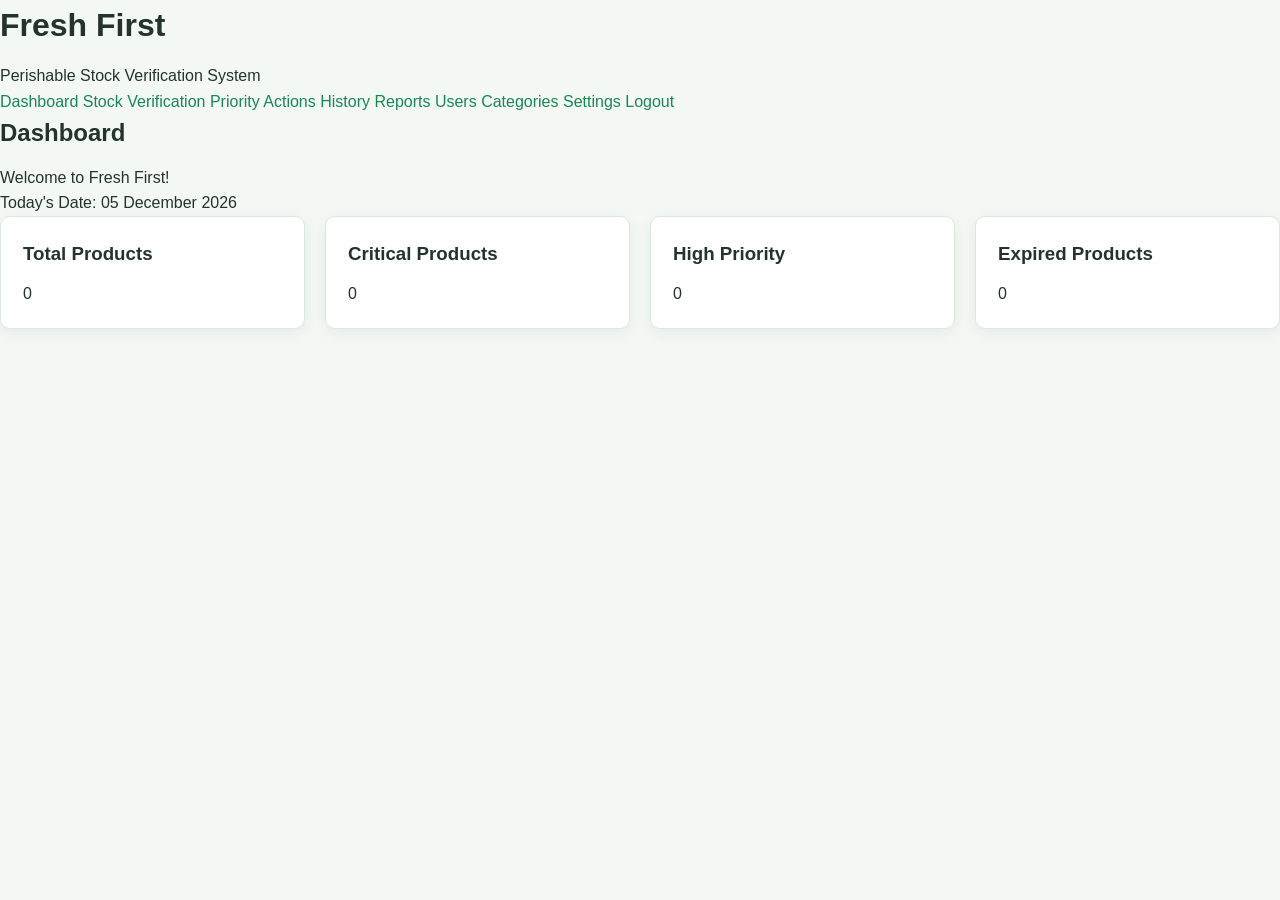
==== frontend/dashboard.html @ 0b6768d8 "Add Fresh First frontend HTML pages" ====
<!DOCTYPE html>
<html lang="en">
<head>
    <meta charset="UTF-8">
    <meta name="viewport" content="width=device-width, initial-scale=1.0">
    <title>Fresh First - Dashboard</title>

    <link rel="stylesheet" href="css/style.css">
    <link rel="stylesheet" href="css/dashboard.css">
</head>
<body>

    <header>
        <h1>Fresh First</h1>
        <p>Perishable Stock Verification System</p>
    </header>

    <nav>
        <a href="dashboard.html">Dashboard</a>
        <a href="stock.html">Stock</a>
        <a href="verification.html">Verification</a>
        <a href="priority.html">Priority</a>
        <a href="actions.html">Actions</a>
        <a href="history.html">History</a>
        <a href="reports.html">Reports</a>
        <a href="users.html">Users</a>
        <a href="categories.html">Categories</a>
        <a href="settings.html">Settings</a>
        <a href="login.html">Logout</a>
    </nav>

    <main>
        <h2>Dashboard</h2>
        <p>Welcome to Fresh First!</p>

        <p>Today's Date: <span id="currentDate"></span></p>

        <section class="dashboard-cards">

            <div class="card">
                <h3>Total Products</h3>
                <p id="totalProducts">0</p>
            </div>

            <div class="card">
                <h3>Critical Products</h3>
                <p id="criticalProducts">0</p>
            </div>

            <div class="card">
                <h3>High Priority</h3>
                <p id="highProducts">0</p>
            </div>

            <div class="card">
                <h3>Expired Products</h3>
                <p id="expiredProducts">0</p>
            </div>

        </section>
    </main>

    <script src="js/dashboard.js"></script>

</body>
</html>
---- frontend/css/style.css ----
/* =====================================
   FRESH FIRST - COMMON STYLES
   Perishable Stock Verification Register
===================================== */

:root {
    --primary: #198754;
    --primary-dark: #126b42;
    --primary-light: #e8f5ed;
    --secondary: #f4f8f5;
    --white: #ffffff;
    --dark: #24332b;
    --text: #53645a;
    --border: #dce8df;
    --danger: #dc3545;
    --warning: #ffc107;
    --success: #198754;
    --shadow: 0 4px 15px rgba(0, 0, 0, 0.06);
}

* {
    margin: 0;
    padding: 0;
    box-sizing: border-box;
}

body {
    font-family: Arial, Helvetica, sans-serif;
    background: var(--secondary);
    color: var(--dark);
    line-height: 1.6;
    min-height: 100vh;
}

a {
    text-decoration: none;
    color: var(--primary);
}

button,
input,
select,
textarea {
    font-family: inherit;
    font-size: 14px;
}

button {
    cursor: pointer;
    border: none;
}

/* Common container */

.container {
    width: 92%;
    max-width: 1200px;
    margin: auto;
}

/* Headings */

h1, h2, h3, h4 {
    color: var(--dark);
    margin-bottom: 12px;
}

.page-title {
    font-size: 26px;
    font-weight: 700;
    margin-bottom: 20px;
}

/* Buttons */

.btn {
    display: inline-block;
    padding: 10px 18px;
    border-radius: 6px;
    font-weight: 600;
    transition: 0.3s;
}

.btn-primary {
    background: var(--primary);
    color: var(--white);
}

.btn-primary:hover {
    background: var(--primary-dark);
}

.btn-secondary {
    background: #e9ecef;
    color: var(--dark);
}

.btn-danger {
    background: var(--danger);
    color: var(--white);
}

/* Cards */

.card {
    background: var(--white);
    padding: 22px;
    border-radius: 10px;
    box-shadow: var(--shadow);
    border: 1px solid var(--border);
}

/* Forms */

.form-group {
    margin-bottom: 18px;
}

.form-group label {
    display: block;
    margin-bottom: 7px;
    font-weight: 600;
}

.form-control {
    width: 100%;
    padding: 11px 12px;
    border: 1px solid var(--border);
    border-radius: 6px;
    outline: none;
    background: var(--white);
}

.form-control:focus {
    border-color: var(--primary);
    box-shadow: 0 0 0 3px rgba(25, 135, 84, 0.1);
}

/* Tables */

.table-container {
    width: 100%;
    overflow-x: auto;
    background: var(--white);
    border-radius: 10px;
    box-shadow: var(--shadow);
}

table {
    width: 100%;
    border-collapse: collapse;
}

th, td {
    padding: 13px 15px;
    text-align: left;
    border-bottom: 1px solid var(--border);
}

th {
    background: var(--primary-light);
    color: var(--primary-dark);
    font-weight: 700;
}

tr:hover {
    background: #f8fbf9;
}

/* Status labels */

.status {
    display: inline-block;
    padding: 5px 10px;
    border-radius: 20px;
    font-size: 12px;
    font-weight: 700;
}

.status-success {
    background: #d1e7dd;
    color: #0f5132;
}

.status-danger {
    background: #f8d7da;
    color: #842029;
}

.status-warning {
    background: #fff3cd;
    color: #664d03;
}

/* Alerts */

.alert {
    padding: 13px 16px;
    border-radius: 6px;
    margin-bottom: 15px;
}

.alert-success {
    background: #d1e7dd;
    color: #0f5132;
}

.alert-danger {
    background: #f8d7da;
    color: #842029;
}

/* Utility classes */

.text-center {
    text-align: center;
}

.text-right {
    text-align: right;
}

.mt-20 {
    margin-top: 20px;
}

.mb-20 {
    margin-bottom: 20px;
}

.hidden {
    display: none;
}

/* Responsive design */

@media (max-width: 768px) {
    .container {
        width: 95%;
    }

    .page-title {
        font-size: 22px;
    }

    .card {
        padding: 15px;
    }

    th, td {
        padding: 10px;
        font-size: 13px;
    }
}
---- frontend/css/dashboard.css ----
/* FRESH FIRST - DASHBOARD PAGE */

.dashboard-page {
    background: #f4f8f5;
    min-height: 100vh;
}

.dashboard-header {
    background: #198754;
    color: white;
    padding: 20px 30px;
    display: flex;
    justify-content: space-between;
    align-items: center;
}

.dashboard-header h1 {
    font-size: 25px;
}

.dashboard-header p {
    font-size: 14px;
    margin-top: 5px;
}

.dashboard-content {
    padding: 30px;
}

.dashboard-welcome {
    margin-bottom: 25px;
}

.dashboard-welcome h2 {
    color: #24332b;
    margin-bottom: 8px;
}

.dashboard-welcome p {
    color: #6c757d;
}

.dashboard-cards {
    display: grid;
    grid-template-columns: repeat(auto-fit, minmax(200px, 1fr));
    gap: 20px;
    margin-bottom: 30px;
}

.dashboard-card {
    background: white;
    padding: 25px;
    border-radius: 10px;
    box-shadow: 0 3px 12px rgba(0, 0, 0, 0.06);
}

.dashboard-card h3 {
    color: #6c757d;
    font-size: 15px;
    margin-bottom: 12px;
}

.dashboard-card .card-number {
    color: #198754;
    font-size: 30px;
    font-weight: bold;
}

.dashboard-section {
    background: white;
    padding: 25px;
    border-radius: 10px;
    margin-bottom: 25px;
}

.dashboard-section h3 {
    color: #24332b;
    margin-bottom: 18px;
}

.dashboard-menu {
    display: grid;
    grid-template-columns: repeat(auto-fit, minmax(180px, 1fr));
    gap: 15px;
}

.dashboard-menu a {
    display: block;
    padding: 18px;
    background: #e8f5ed;
    color: #198754;
    border-radius: 8px;
    font-weight: 600;
    text-align: center;
}

.dashboard-menu a:hover {
    background: #d2ebdc;
}

@media (max-width: 600px) {
    .dashboard-header {
        flex-direction: column;
        align-items: flex-start;
        gap: 12px;
    }

    .dashboard-content {
        padding: 18px;
    }
}
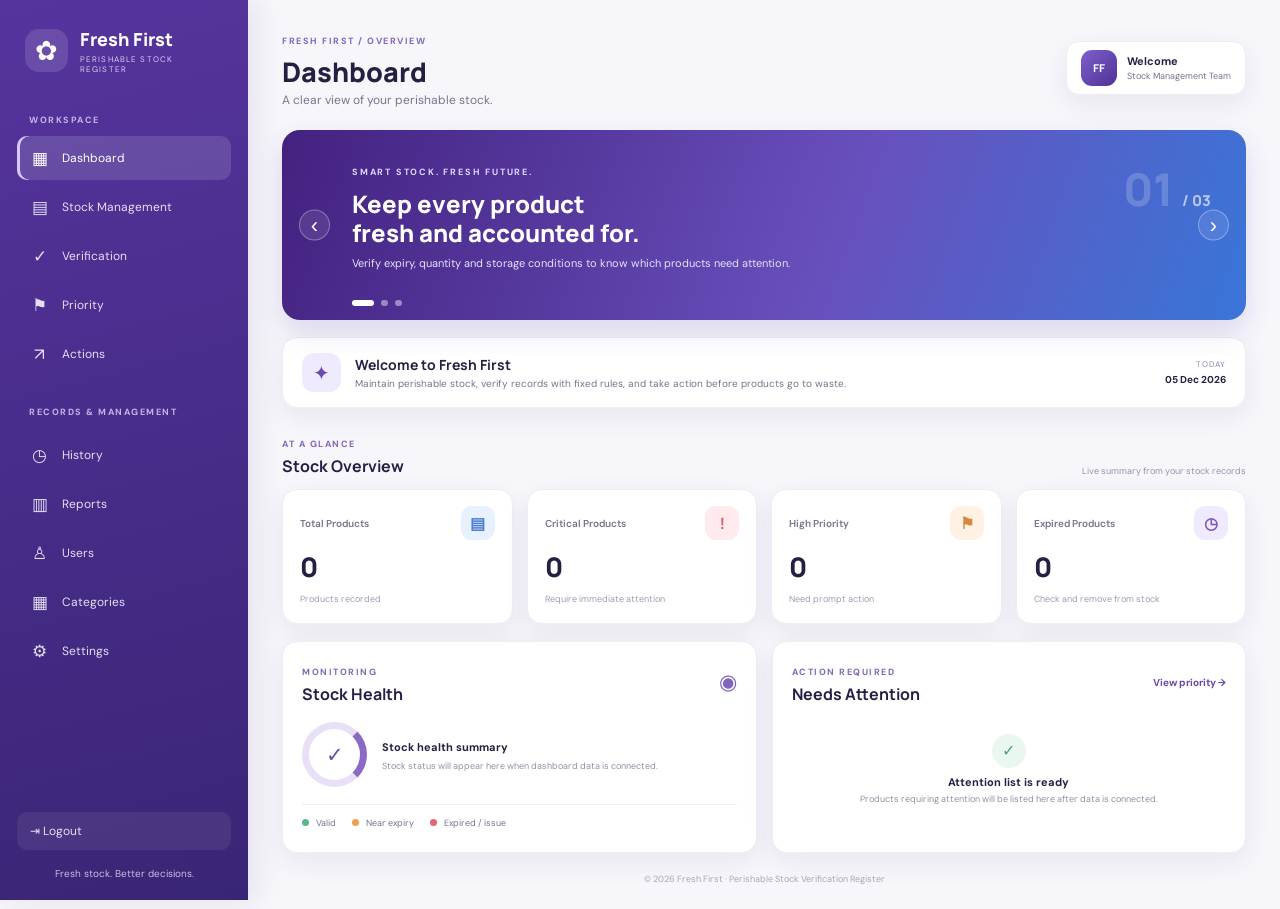
==== commit b453a090: "Improve Fresh First frontend dashboard and login" ====
--- a/frontend/dashboard.html
+++ b/frontend/dashboard.html
@@ -4,64 +4,259 @@
 <head>
     <meta charset="UTF-8">
     <meta name="viewport" content="width=device-width, initial-scale=1.0">
-    <title>Fresh First - Dashboard</title>
-
-    <link rel="stylesheet" href="css/style.css">
+    <title>Fresh First | Dashboard</title>
     <link rel="stylesheet" href="css/dashboard.css">
 </head>
 <body>
 
-    <header>
-        <h1>Fresh First</h1>
-        <p>Perishable Stock Verification System</p>
+<aside class="sidebar">
+
+    <a class="brand" href="dashboard.html">
+        <span class="brand-mark">✿</span>
+        <span>
+            <strong>Fresh First</strong>
+            <small>PERISHABLE STOCK REGISTER</small>
+        </span>
+    </a>
+
+    <div class="nav-label">WORKSPACE</div>
+
+    <nav class="menu">
+        <a class="active" href="dashboard.html"><span>▦</span> Dashboard</a>
+        <a href="stock.html"><span>▤</span> Stock Management</a>
+        <a href="verification.html"><span>✓</span> Verification</a>
+        <a href="priority.html"><span>⚑</span> Priority</a>
+        <a href="actions.html"><span>↗</span> Actions</a>
+
+        <div class="nav-label nav-label-spaced">
+            RECORDS & MANAGEMENT
+        </div>
+
+        <a href="history.html"><span>◷</span> History</a>
+        <a href="reports.html"><span>▥</span> Reports</a>
+        <a href="users.html"><span>♙</span> Users</a>
+        <a href="categories.html"><span>▦</span> Categories</a>
+        <a href="settings.html"><span>⚙</span> Settings</a>
+    </nav>
+
+    <a class="logout" href="login.html">⇥ Logout</a>
+
+    <div class="sidebar-foot">
+        Fresh stock. Better decisions.
+    </div>
+
+</aside>
+
+<main class="main-content">
+
+    <header class="topbar">
+        <div>
+            <span class="eyebrow">FRESH FIRST / OVERVIEW</span>
+            <h1>Dashboard</h1>
+            <p class="subheading">
+                A clear view of your perishable stock.
+            </p>
+        </div>
+
+        <div class="profile">
+            <div class="avatar">FF</div>
+            <div>
+                <strong>Welcome</strong>
+                <small>Stock Management Team</small>
+            </div>
+        </div>
     </header>
 
-    <nav>
-        <a href="dashboard.html">Dashboard</a>
-        <a href="stock.html">Stock</a>
-        <a href="verification.html">Verification</a>
-        <a href="priority.html">Priority</a>
-        <a href="actions.html">Actions</a>
-        <a href="history.html">History</a>
-        <a href="reports.html">Reports</a>
-        <a href="users.html">Users</a>
-        <a href="categories.html">Categories</a>
-        <a href="settings.html">Settings</a>
-        <a href="login.html">Logout</a>
-    </nav>
-
-    <main>
-        <h2>Dashboard</h2>
-        <p>Welcome to Fresh First!</p>
-
-        <p>Today's Date: <span id="currentDate"></span></p>
-
-        <section class="dashboard-cards">
-
-            <div class="card">
-                <h3>Total Products</h3>
-                <p id="totalProducts">0</p>
-            </div>
-
-            <div class="card">
-                <h3>Critical Products</h3>
-                <p id="criticalProducts">0</p>
-            </div>
-
-            <div class="card">
-                <h3>High Priority</h3>
-                <p id="highProducts">0</p>
-            </div>
-
-            <div class="card">
-                <h3>Expired Products</h3>
-                <p id="expiredProducts">0</p>
-            </div>
-
-        </section>
-    </main>
-
-    <script src="js/dashboard.js"></script>
+    <!-- SLIDER -->
+
+    <section class="hero-slider">
+
+        <article class="slide active">
+            <span class="slide-kicker">SMART STOCK. FRESH FUTURE.</span>
+            <h2>Keep every product<br>fresh and accounted for.</h2>
+            <p>
+                Verify expiry, quantity and storage conditions
+                to know which products need attention.
+            </p>
+            <span class="slide-count">01 <i>/ 03</i></span>
+        </article>
+
+        <article class="slide">
+            <span class="slide-kicker">CHECK • PRIORITISE • ACT</span>
+            <h2>Find what needs<br>attention first.</h2>
+            <p>
+                Use clear priority levels and suggested actions
+                to support timely stock decisions.
+            </p>
+            <span class="slide-count">02 <i>/ 03</i></span>
+        </article>
+
+        <article class="slide">
+            <span class="slide-kicker">LESS WASTE, MORE CARE</span>
+            <h2>Make better decisions<br>with verified records.</h2>
+            <p>
+                Keep verification and action history organised
+                for reliable stock reporting.
+            </p>
+            <span class="slide-count">03 <i>/ 03</i></span>
+        </article>
+
+        <button class="slider-arrow prev" type="button">‹</button>
+        <button class="slider-arrow next" type="button">›</button>
+
+        <div class="slider-dots">
+            <button class="dot active" type="button"></button>
+            <button class="dot" type="button"></button>
+            <button class="dot" type="button"></button>
+        </div>
+
+    </section>
+
+    <!-- WELCOME -->
+
+    <section class="welcome-card">
+
+        <div class="welcome-icon">✦</div>
+
+        <div>
+            <h2>Welcome to Fresh First</h2>
+            <p>
+                Maintain perishable stock, verify records with
+                fixed rules, and take action before products go to waste.
+            </p>
+        </div>
+
+        <div class="today">
+            <small>TODAY</small>
+            <strong id="currentDate">--</strong>
+        </div>
+
+    </section>
+
+    <!-- STOCK OVERVIEW -->
+
+    <div class="section-heading">
+        <div>
+            <span class="eyebrow">AT A GLANCE</span>
+            <h2>Stock Overview</h2>
+        </div>
+
+        <span class="muted-note">
+            Live summary from your stock records
+        </span>
+    </div>
+
+    <section class="summary-grid">
+
+        <article class="metric-card">
+            <div class="metric-top">
+                <span>Total Products</span>
+                <span class="metric-icon icon-blue">▤</span>
+            </div>
+            <strong id="totalProducts">0</strong>
+            <small>Products recorded</small>
+        </article>
+
+        <article class="metric-card">
+            <div class="metric-top">
+                <span>Critical Products</span>
+                <span class="metric-icon icon-red">!</span>
+            </div>
+            <strong id="criticalProducts">0</strong>
+            <small>Require immediate attention</small>
+        </article>
+
+        <article class="metric-card">
+            <div class="metric-top">
+                <span>High Priority</span>
+                <span class="metric-icon icon-orange">⚑</span>
+            </div>
+            <strong id="highProducts">0</strong>
+            <small>Need prompt action</small>
+        </article>
+
+        <article class="metric-card">
+            <div class="metric-top">
+                <span>Expired Products</span>
+                <span class="metric-icon icon-purple">◷</span>
+            </div>
+            <strong id="expiredProducts">0</strong>
+            <small>Check and remove from stock</small>
+        </article>
+
+    </section>
+
+    <!-- LOWER SECTION -->
+
+    <section class="lower-grid">
+
+        <article class="content-panel">
+
+            <div class="panel-heading">
+                <div>
+                    <span class="eyebrow">MONITORING</span>
+                    <h2>Stock Health</h2>
+                </div>
+                <span class="panel-symbol">◉</span>
+            </div>
+
+            <div class="health-placeholder">
+
+                <div class="health-ring">
+                    <span>✓</span>
+                </div>
+
+                <div>
+                    <strong>Stock health summary</strong>
+                    <p>
+                        Stock status will appear here when dashboard
+                        data is connected.
+                    </p>
+                </div>
+
+            </div>
+
+            <div class="legend">
+                <span><i class="green-dot"></i> Valid</span>
+                <span><i class="orange-dot"></i> Near expiry</span>
+                <span><i class="red-dot"></i> Expired / issue</span>
+            </div>
+
+        </article>
+
+        <article class="content-panel">
+
+            <div class="panel-heading">
+                <div>
+                    <span class="eyebrow">ACTION REQUIRED</span>
+                    <h2>Needs Attention</h2>
+                </div>
+
+                <a class="text-link" href="priority.html">
+                    View priority →
+                </a>
+            </div>
+
+            <div class="empty-state">
+                <span class="empty-icon">✓</span>
+                <strong>Attention list is ready</strong>
+                <p>
+                    Products requiring attention will be listed
+                    here after data is connected.
+                </p>
+            </div>
+
+        </article>
+
+    </section>
+
+    <footer>
+        © 2026 Fresh First · Perishable Stock Verification Register
+    </footer>
+
+</main>
+
+<script src="js/dashboard.js"></script>
 
 </body>
 </html>
--- a/frontend/css/dashboard.css
+++ b/frontend/css/dashboard.css
@@ -1,112 +1,644 @@
 
-/* FRESH FIRST - DASHBOARD PAGE */
-
-.dashboard-page {
-    background: #f4f8f5;
+@import url('https://fonts.googleapis.com/css2?family=DM+Sans:wght@400;500;600;700&family=Manrope:wght@500;600;700;800&display=swap');
+
+:root {
+    --ink: #242044;
+    --muted: #77758d;
+    --purple: #5636a5;
+    --purple2: #392276;
+    --line: #eeecf5;
+    --canvas: #f7f6fb;
+    --shadow: 0 9px 28px rgba(48,34,91,.07);
+}
+
+* {
+    box-sizing: border-box;
+    margin: 0;
+    padding: 0;
+}
+
+body {
+    font-family: 'DM Sans', Arial, sans-serif;
+    background: var(--canvas);
+    color: var(--ink);
     min-height: 100vh;
 }
 
-.dashboard-header {
-    background: #198754;
+a {
+    text-decoration: none;
+    color: inherit;
+}
+
+/* SIDEBAR */
+
+.sidebar {
+    position: fixed;
+    inset: 0 auto 0 0;
+    width: 248px;
+    padding: 27px 17px 20px;
+    background: linear-gradient(165deg,#56349e,#392575);
     color: white;
-    padding: 20px 30px;
+    display: flex;
+    flex-direction: column;
+    z-index: 10;
+    box-shadow: 8px 0 28px #34206418;
+}
+
+.brand {
+    display: flex;
+    align-items: center;
+    gap: 12px;
+    padding: 0 8px 30px;
+}
+
+.brand-mark {
+    width: 43px;
+    height: 43px;
+    border-radius: 14px;
+    background: #ffffff20;
+    display: grid;
+    place-items: center;
+    font-size: 27px;
+}
+
+.brand strong {
+    display: block;
+    font: 800 18px Manrope,sans-serif;
+}
+
+.brand small {
+    display: block;
+    font-size: 8px;
+    letter-spacing: 1.15px;
+    color: #d8cef3;
+    margin-top: 3px;
+}
+
+.nav-label {
+    font-size: 9px;
+    font-weight: 700;
+    letter-spacing: 1.5px;
+    color: #c3b5e5;
+    padding: 10px 12px;
+}
+
+.menu {
+    display: flex;
+    flex-direction: column;
+    gap: 5px;
+}
+
+.menu a, .logout {
+    display: flex;
+    align-items: center;
+    gap: 13px;
+    padding: 11px 13px;
+    border-radius: 10px;
+    color: #e5def5;
+    font-size: 12px;
+    transition: .2s;
+}
+
+.menu a span, .logout span {
+    width: 19px;
+    text-align: center;
+    font-size: 17px;
+}
+
+.menu a:hover, .menu a.active {
+    background: #ffffff21;
+    color: white;
+}
+
+.menu a.active {
+    box-shadow: inset 3px 0 #d9c8ff;
+}
+
+.nav-label-spaced {
+    margin-top: 15px;
+}
+
+.logout {
+    margin-top: auto;
+    background: #ffffff12;
+}
+
+.sidebar-foot {
+    font-size: 10px;
+    color: #c8bce5;
+    text-align: center;
+    padding-top: 17px;
+}
+
+/* MAIN */
+
+.main-content {
+    margin-left: 248px;
+    padding: 28px 34px 20px;
+    max-width: 1700px;
+}
+
+.topbar {
     display: flex;
     justify-content: space-between;
     align-items: center;
-}
-
-.dashboard-header h1 {
-    font-size: 25px;
-}
-
-.dashboard-header p {
-    font-size: 14px;
-    margin-top: 5px;
-}
-
-.dashboard-content {
-    padding: 30px;
-}
-
-.dashboard-welcome {
-    margin-bottom: 25px;
-}
-
-.dashboard-welcome h2 {
-    color: #24332b;
-    margin-bottom: 8px;
-}
-
-.dashboard-welcome p {
-    color: #6c757d;
-}
-
-.dashboard-cards {
-    display: grid;
-    grid-template-columns: repeat(auto-fit, minmax(200px, 1fr));
-    gap: 20px;
-    margin-bottom: 30px;
-}
-
-.dashboard-card {
+    margin-bottom: 22px;
+}
+
+.eyebrow {
+    font-size: 9px;
+    font-weight: 700;
+    letter-spacing: 1.5px;
+    color: #8067ba;
+}
+
+.topbar h1 {
+    font: 800 27px Manrope,sans-serif;
+    margin: 4px 0 2px;
+}
+
+.subheading {
+    font-size: 12px;
+    color: var(--muted);
+}
+
+.profile {
+    display: flex;
+    align-items: center;
+    gap: 10px;
     background: white;
-    padding: 25px;
-    border-radius: 10px;
-    box-shadow: 0 3px 12px rgba(0, 0, 0, 0.06);
-}
-
-.dashboard-card h3 {
-    color: #6c757d;
+    border: 1px solid var(--line);
+    padding: 8px 14px;
+    border-radius: 13px;
+    box-shadow: var(--shadow);
+}
+
+.avatar {
+    width: 36px;
+    height: 36px;
+    border-radius: 11px;
+    background: linear-gradient(135deg,#8060cb,#4d3296);
+    color: white;
+    display: grid;
+    place-items: center;
+    font-size: 11px;
+    font-weight: 700;
+}
+
+.profile strong, .profile small {
+    display: block;
+}
+
+.profile strong {
+    font-size: 11px;
+}
+
+.profile small {
+    font-size: 9px;
+    color: var(--muted);
+    margin-top: 2px;
+}
+
+/* SLIDER */
+
+.hero-slider {
+    height: 190px;
+    border-radius: 18px;
+    overflow: hidden;
+    position: relative;
+    margin-bottom: 17px;
+    background: linear-gradient(110deg,#43217f,#6850bd 58%,#3976d8);
+    box-shadow: 0 12px 27px #5636a529;
+}
+
+.slide {
+    display: none;
+    height: 100%;
+    padding: 29px 70px;
+    color: white;
+    animation: fade .45s ease;
+}
+
+.slide.active {
+    display: block;
+}
+
+.slide-kicker {
+    font-size: 9px;
+    letter-spacing: 1.8px;
+    font-weight: 700;
+    color: #e0d8ff;
+}
+
+.slide h2 {
+    font: 800 24px/1.2 Manrope,sans-serif;
+    margin: 10px 0 7px;
+    color: white;
+}
+
+.slide p {
+    font-size: 11px;
+    line-height: 1.6;
+    color: #e6e2fb;
+    max-width: 510px;
+}
+
+.slide-count {
+    position: absolute;
+    right: 35px;
+    top: 28px;
+    font: 800 45px Manrope,sans-serif;
+    color: #ffffff30;
+}
+
+.slide-count i {
+    font-style: normal;
     font-size: 15px;
+    color: #ffffff9c;
+}
+
+.slider-arrow {
+    position: absolute;
+    top: 50%;
+    transform: translateY(-50%);
+    width: 31px;
+    height: 31px;
+    border: 1px solid #ffffff50;
+    border-radius: 50%;
+    background: #ffffff18;
+    color: white;
+    font-size: 22px;
+    cursor: pointer;
+}
+
+.slider-arrow:hover {
+    background: #ffffff35;
+}
+
+.prev {
+    left: 17px;
+}
+
+.next {
+    right: 17px;
+}
+
+.slider-dots {
+    position: absolute;
+    bottom: 14px;
+    left: 70px;
+    display: flex;
+    gap: 7px;
+}
+
+.dot {
+    height: 6px;
+    width: 7px;
+    border: 0;
+    border-radius: 9px;
+    background: #ffffff70;
+    cursor: pointer;
+}
+
+.dot.active {
+    width: 22px;
+    background: white;
+}
+
+@keyframes fade {
+    from {
+        opacity: .35;
+        transform: translateX(8px);
+    }
+    to {
+        opacity: 1;
+        transform: none;
+    }
+}
+
+/* WELCOME */
+
+.welcome-card {
+    display: flex;
+    align-items: center;
+    gap: 14px;
+    padding: 15px 19px;
+    background: white;
+    border: 1px solid var(--line);
+    border-radius: 15px;
+    box-shadow: var(--shadow);
+    margin-bottom: 23px;
+}
+
+.welcome-icon {
+    width: 39px;
+    height: 39px;
+    border-radius: 12px;
+    background: #f0eaff;
+    color: #6a49b0;
+    display: grid;
+    place-items: center;
+    font-size: 20px;
+}
+
+.welcome-card h2 {
+    font: 700 14px Manrope,sans-serif;
+    margin-bottom: 3px;
+}
+
+.welcome-card p {
+    font-size: 10px;
+    color: var(--muted);
+}
+
+.today {
+    margin-left: auto;
+    text-align: right;
+    white-space: nowrap;
+}
+
+.today small, .today strong {
+    display: block;
+}
+
+.today small {
+    font-size: 8px;
+    letter-spacing: 1px;
+    color: #8d82a9;
+}
+
+.today strong {
+    font-size: 10px;
+    margin-top: 4px;
+}
+
+/* STOCK CARDS */
+
+.section-heading {
+    display: flex;
+    align-items: end;
+    justify-content: space-between;
     margin-bottom: 12px;
 }
 
-.dashboard-card .card-number {
-    color: #198754;
-    font-size: 30px;
-    font-weight: bold;
-}
-
-.dashboard-section {
+.section-heading h2, .panel-heading h2 {
+    font: 700 16px Manrope,sans-serif;
+    margin-top: 3px;
+}
+
+.muted-note {
+    font-size: 9px;
+    color: #9692a8;
+}
+
+.summary-grid {
+    display: grid;
+    grid-template-columns: repeat(4,minmax(0,1fr));
+    gap: 14px;
+    margin-bottom: 17px;
+}
+
+.metric-card, .content-panel {
     background: white;
-    padding: 25px;
-    border-radius: 10px;
-    margin-bottom: 25px;
-}
-
-.dashboard-section h3 {
-    color: #24332b;
-    margin-bottom: 18px;
-}
-
-.dashboard-menu {
-    display: grid;
-    grid-template-columns: repeat(auto-fit, minmax(180px, 1fr));
+    border: 1px solid var(--line);
+    border-radius: 15px;
+    box-shadow: var(--shadow);
+}
+
+.metric-card {
+    padding: 16px 17px;
+}
+
+.metric-top {
+    display: flex;
+    align-items: center;
+    justify-content: space-between;
+    color: #77738d;
+    font-size: 10px;
+    font-weight: 600;
+}
+
+.metric-icon {
+    width: 34px;
+    height: 34px;
+    border-radius: 11px;
+    display: grid;
+    place-items: center;
+    font-size: 16px;
+}
+
+.icon-blue {
+    background: #e8f1ff;
+    color: #4e7fce;
+}
+
+.icon-red {
+    background: #ffebed;
+    color: #d65b68;
+}
+
+.icon-orange {
+    background: #fff1e4;
+    color: #d78a39;
+}
+
+.icon-purple {
+    background: #f0eaff;
+    color: #7958bd;
+}
+
+.metric-card > strong {
+    display: block;
+    font: 800 27px Manrope,sans-serif;
+    margin: 8px 0 1px;
+}
+
+.metric-card > small {
+    font-size: 9px;
+    color: #a09caf;
+}
+
+/* LOWER PANELS */
+
+.lower-grid {
+    display: grid;
+    grid-template-columns: 1fr 1fr;
     gap: 15px;
 }
 
-.dashboard-menu a {
-    display: block;
-    padding: 18px;
-    background: #e8f5ed;
-    color: #198754;
-    border-radius: 8px;
-    font-weight: 600;
+.content-panel {
+    padding: 17px 19px;
+    min-height: 205px;
+}
+
+.panel-heading {
+    display: flex;
+    justify-content: space-between;
+    align-items: center;
+}
+
+.panel-symbol {
+    color: #8064bd;
+    font-size: 21px;
+}
+
+.text-link {
+    font-size: 10px;
+    color: #6748ad;
+    font-weight: 700;
+}
+
+.health-placeholder {
+    display: flex;
+    align-items: center;
+    gap: 15px;
+    margin: 17px 0;
+}
+
+.health-ring {
+    width: 65px;
+    height: 65px;
+    border: 7px solid #e8e0f7;
+    border-right-color: #8a6ac6;
+    border-radius: 50%;
+    display: grid;
+    place-items: center;
+    color: #6b4eaa;
+    font-size: 21px;
+}
+
+.health-placeholder strong, .empty-state strong {
+    font-size: 11px;
+}
+
+.health-placeholder p, .empty-state p {
+    font-size: 9px;
+    color: #9290a2;
+    line-height: 1.5;
+    margin-top: 4px;
+}
+
+.legend {
+    display: flex;
+    gap: 16px;
+    flex-wrap: wrap;
+    border-top: 1px solid var(--line);
+    padding-top: 12px;
+}
+
+.legend span {
+    font-size: 9px;
+    color: #77738d;
+}
+
+.legend i {
+    display: inline-block;
+    width: 7px;
+    height: 7px;
+    border-radius: 50%;
+    margin-right: 5px;
+}
+
+.green-dot { background: #5bb78a; }
+.orange-dot { background: #e9a34f; }
+.red-dot { background: #df6873; }
+
+.empty-state {
+    height: 130px;
+    display: flex;
+    flex-direction: column;
+    align-items: center;
+    justify-content: center;
     text-align: center;
 }
 
-.dashboard-menu a:hover {
-    background: #d2ebdc;
-}
-
-@media (max-width: 600px) {
-    .dashboard-header {
-        flex-direction: column;
+.empty-icon {
+    width: 34px;
+    height: 34px;
+    border-radius: 50%;
+    background: #eaf7ef;
+    color: #45a574;
+    display: grid;
+    place-items: center;
+    margin-bottom: 7px;
+}
+
+/* FOOTER */
+
+footer {
+    text-align: center;
+    color: #aaa6b6;
+    font-size: 9px;
+    padding: 20px 0 4px;
+}
+
+/* RESPONSIVE */
+
+@media(max-width:1050px) {
+    .sidebar { width: 215px; }
+    .main-content {
+        margin-left: 215px;
+        padding: 24px;
+    }
+    .summary-grid {
+        grid-template-columns: repeat(2,1fr);
+    }
+}
+
+@media(max-width:700px) {
+    .sidebar {
+        position: static;
+        width: auto;
+        height: auto;
+        padding: 13px;
+    }
+
+    .brand { padding-bottom: 12px; }
+
+    .menu {
+        display: grid;
+        grid-template-columns: repeat(2,minmax(0,1fr));
+    }
+
+    .nav-label-spaced, .sidebar-foot, .logout {
+        display: none;
+    }
+
+    .main-content {
+        margin: 0;
+        padding: 18px 13px;
+    }
+
+    .topbar {
         align-items: flex-start;
-        gap: 12px;
-    }
-
-    .dashboard-content {
-        padding: 18px;
-    }
-}
+        gap: 10px;
+    }
+
+    .topbar h1 { font-size: 22px; }
+
+    .profile { padding: 6px; }
+    .profile small { display: none; }
+
+    .hero-slider { height: 205px; }
+
+    .slide { padding: 27px 48px; }
+    .slide h2 { font-size: 20px; }
+
+    .slide-count {
+        right: 16px;
+        top: 14px;
+        font-size: 31px;
+    }
+
+    .slider-dots { left: 48px; }
+
+    .welcome-card { align-items: flex-start; }
+    .welcome-card p { line-height: 1.5; }
+    .today { display: none; }
+
+    .summary-grid { gap: 9px; }
+    .metric-card { padding: 13px; }
+
+    .lower-grid { grid-template-columns: 1fr; }
+    .muted-note { display: none; }
+}
